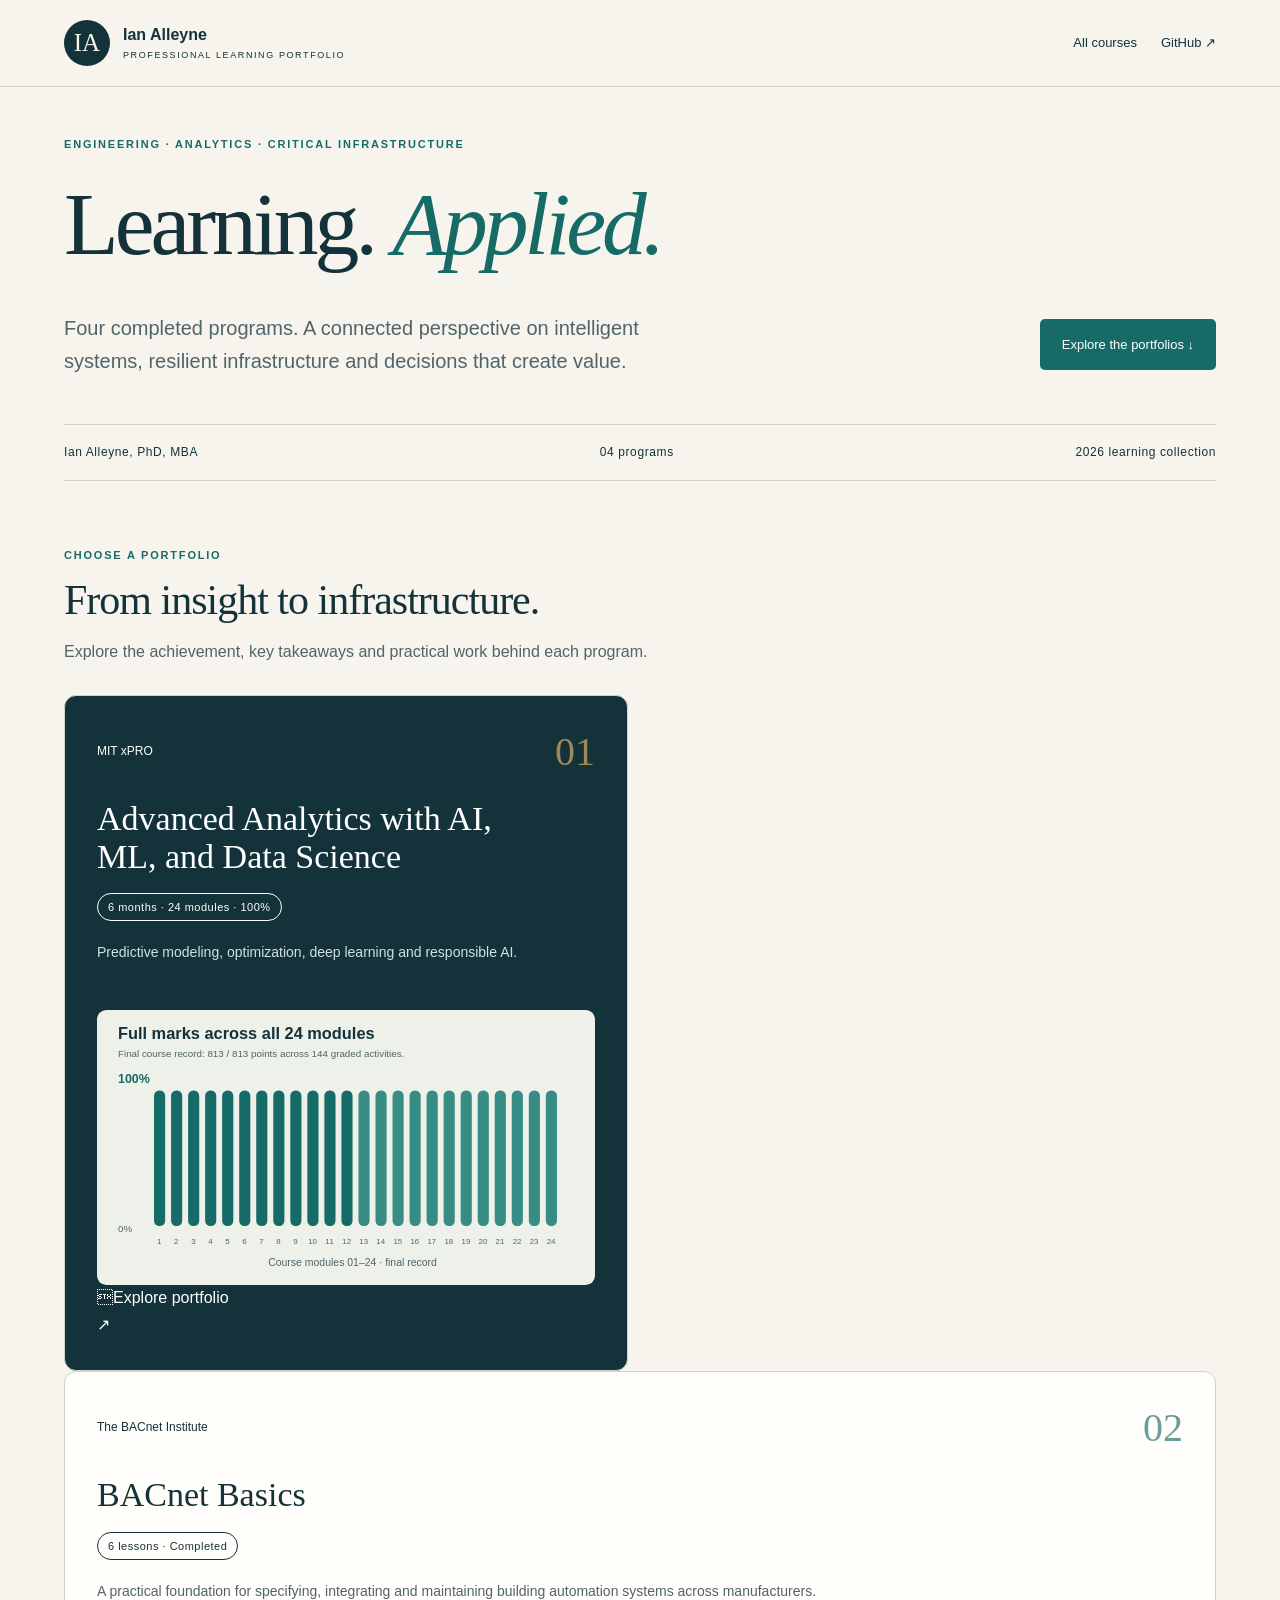
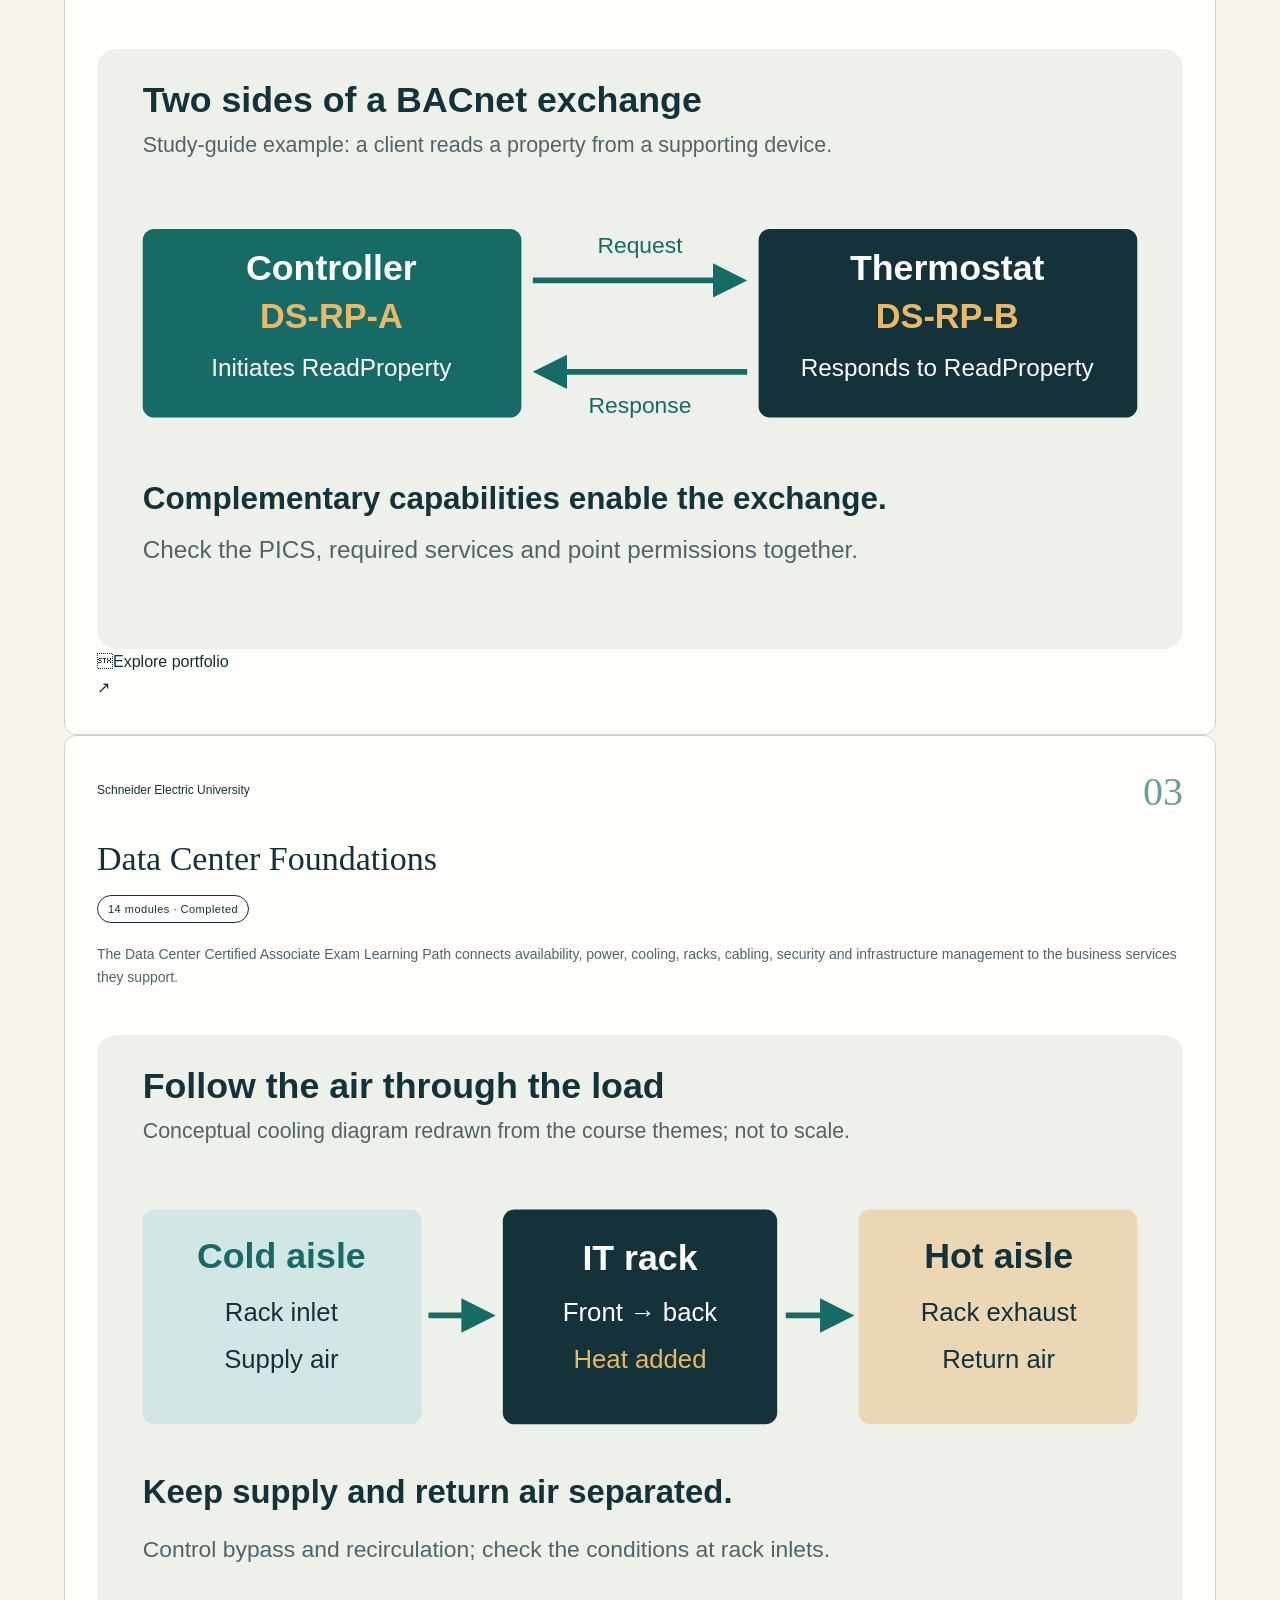
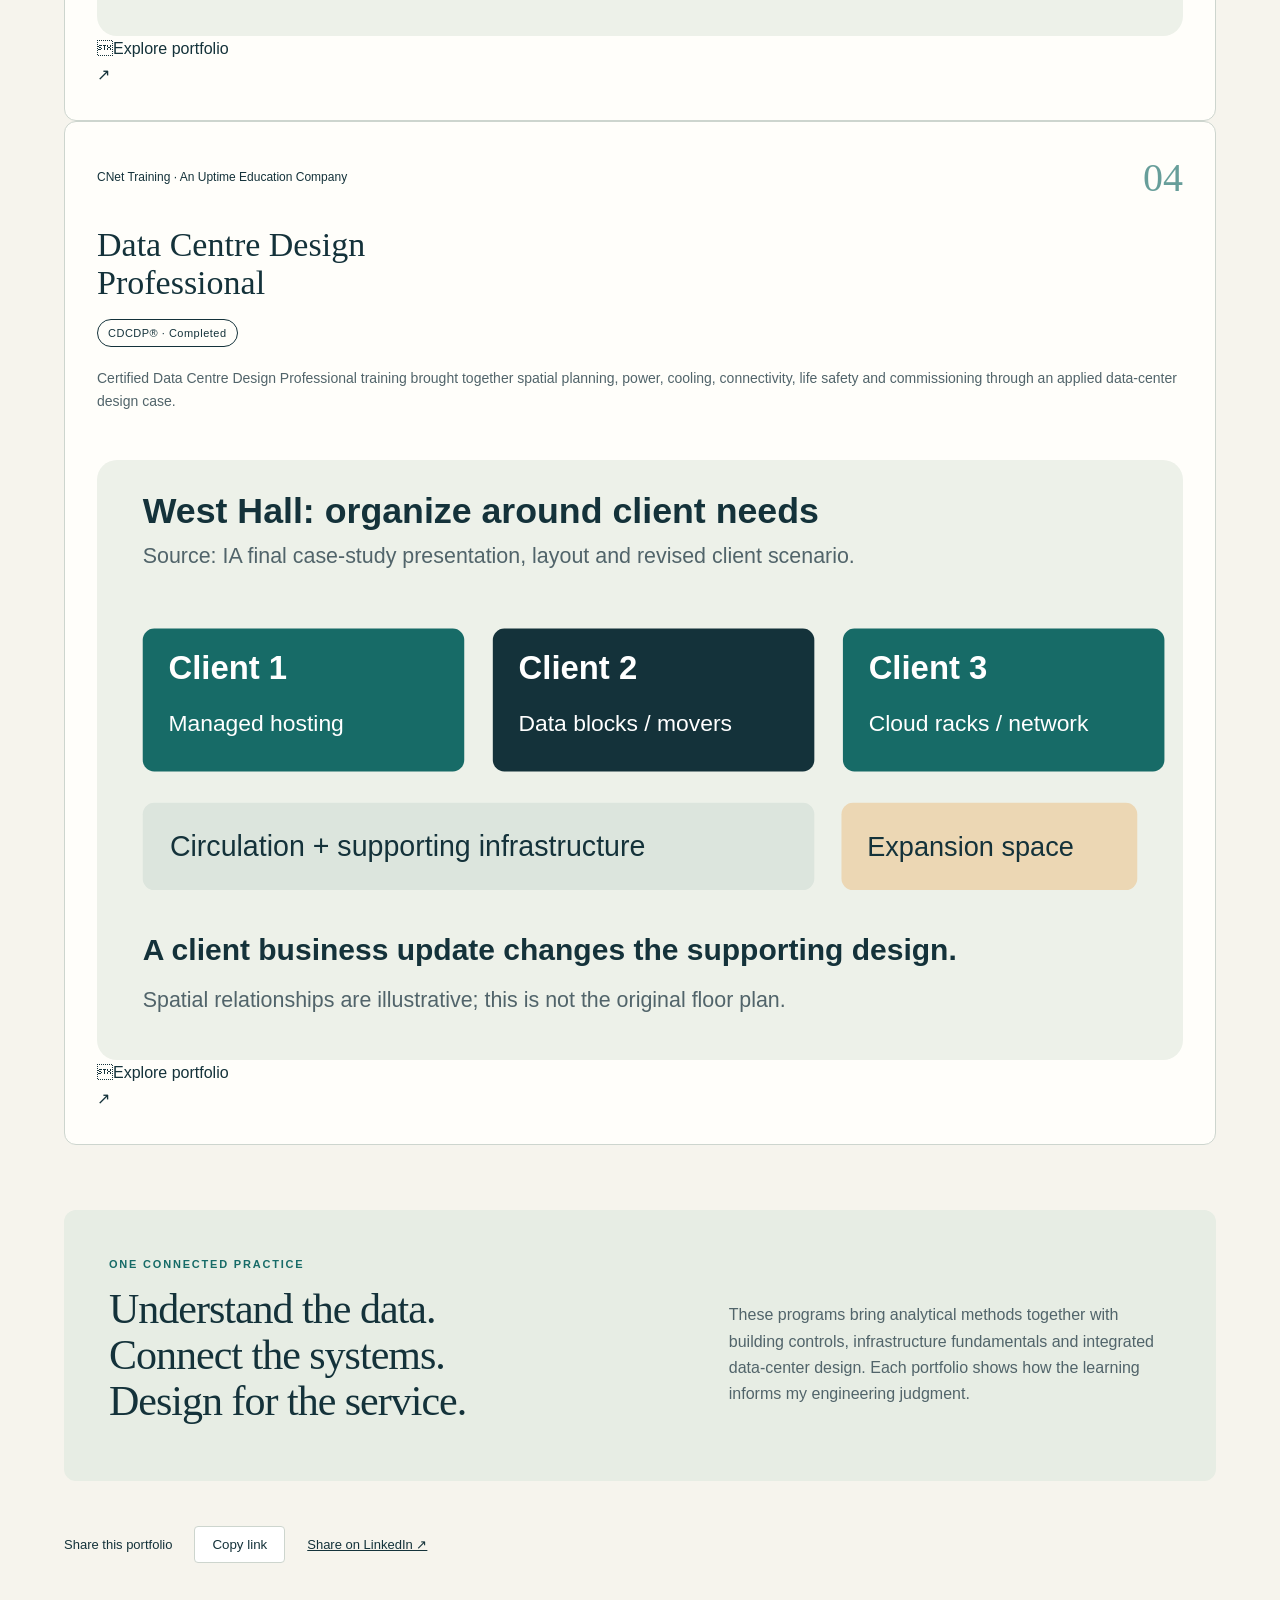
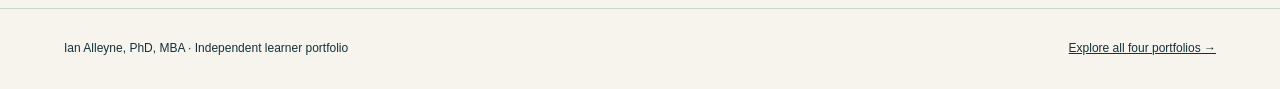
==== index.html @ a57951e6 "Publish four course portfolios with dedicated navigation and twelve source-based visuals" ====
<!doctype html><html lang="en"><head><meta charset="utf-8"><meta name="viewport" content="width=device-width,initial-scale=1"><title>Learning. Applied. | Ian Alleyne</title><meta name="description" content="Four completed programs in AI, building automation and data-center infrastructure. Explore Ian Alleyne’s learning, credentials and applied work."><link rel="canonical" href="https://iratt.github.io/portfolios/"><meta property="og:title" content="Learning. Applied. | Ian Alleyne"><meta property="og:description" content="Four completed programs in AI, building automation and data-center infrastructure. Explore Ian Alleyne’s learning, credentials and applied work."><meta property="og:url" content="https://iratt.github.io/portfolios/"><meta property="og:type" content="website"><meta name="twitter:card" content="summary"><link rel="icon" href="assets/favicon.svg"><link rel="stylesheet" href="assets/portfolio.css"><link rel="stylesheet" href="assets/visuals.css"></head><body><a class="skip" href="#main">Skip to content</a><header><a class="brand" href="./"><b class="mark">IA</b><span>Ian Alleyne<small>PROFESSIONAL LEARNING PORTFOLIO</small></span></a><nav aria-label="Main navigation"><a href="#courses">All courses</a><a href="https://github.com/IRATT/">GitHub ↗</a></nav></header><main id="main"><section class="hubhero"><span class="eyebrow">ENGINEERING · ANALYTICS · CRITICAL INFRASTRUCTURE</span><h1>Learning. <em>Applied.</em></h1><div class="herobottom"><p>Four completed programs. A connected perspective on intelligent systems, resilient infrastructure and decisions that create value.</p><a class="button" href="#courses">Explore the portfolios ↓</a></div><div class="ribbon"><span>Ian Alleyne, PhD, MBA</span><span>04 programs</span><span>2026 learning collection</span></div></section><section id="courses" class="section"><div class="sectionhead"><span class="eyebrow">CHOOSE A PORTFOLIO</span><h2>From insight to infrastructure.</h2><p>Explore the achievement, key takeaways and practical work behind each program.</p></div><div class="coursegrid"><a class="coursecard card-01" href="mit/"><div class="cardtop"><span>MIT xPRO</span><b>01</b></div><h3>Advanced Analytics with AI, ML, and Data Science</h3><span class="pill">6 months · 24 modules · 100%</span><p>Predictive modeling, optimization, deep learning and responsible AI.</p><img class="course-thumb" src="assets/visuals/mit-marks.svg" alt="Visual preview of this course portfolio" width="760" height="420" loading="lazy">Explore portfolio <span>↗</span></div></a><a class="coursecard card-02" href="bacnet/"><div class="cardtop"><span>The BACnet Institute</span><b>02</b></div><h3>BACnet Basics</h3><span class="pill">6 lessons · Completed</span><p>A practical foundation for specifying, integrating and maintaining building automation systems across manufacturers.</p><img class="course-thumb" src="assets/visuals/bacnet-pair.svg" alt="Visual preview of this course portfolio" width="760" height="420" loading="lazy">Explore portfolio <span>↗</span></div></a><a class="coursecard card-03" href="schneider/"><div class="cardtop"><span>Schneider Electric University</span><b>03</b></div><h3>Data Center Foundations</h3><span class="pill">14 modules · Completed</span><p>The Data Center Certified Associate Exam Learning Path connects availability, power, cooling, racks, cabling, security and infrastructure management to the business services they support.</p><img class="course-thumb" src="assets/visuals/schneider-airflow.svg" alt="Visual preview of this course portfolio" width="760" height="420" loading="lazy">Explore portfolio <span>↗</span></div></a><a class="coursecard card-04" href="cdcdp/"><div class="cardtop"><span>CNet Training · An Uptime Education Company</span><b>04</b></div><h3>Data Centre Design Professional</h3><span class="pill">CDCDP® · Completed</span><p>Certified Data Centre Design Professional training brought together spatial planning, power, cooling, connectivity, life safety and commissioning through an applied data-center design case.</p><img class="course-thumb" src="assets/visuals/cdcdp-zones.svg" alt="Visual preview of this course portfolio" width="760" height="420" loading="lazy">Explore portfolio <span>↗</span></div></a></div></section><section class="connection"><span class="eyebrow">ONE CONNECTED PRACTICE</span><h2>Understand the data.<br>Connect the systems.<br>Design for the service.</h2><p>These programs bring analytical methods together with building controls, infrastructure fundamentals and integrated data-center design. Each portfolio shows how the learning informs my engineering judgment.</p></section><div class="share"><span>Share this portfolio</span><button type="button" data-copy="https://iratt.github.io/portfolios/">Copy link</button><a href="https://www.linkedin.com/sharing/share-offsite/?url=https://iratt.github.io/portfolios/" target="_blank" rel="noopener">Share on LinkedIn ↗</a><span role="status" aria-live="polite"></span></div></main><footer><span>Ian Alleyne, PhD, MBA · Independent learner portfolio</span><a href="./">Explore all four portfolios →</a></footer><script src="assets/portfolio.js" defer></script></body></html>
---- assets/portfolio.css ----
:root{--ink:#14323a;--teal:#176b67;--paper:#f6f4ed;--line:#cdd5ce;--gold:#eab866}*{box-sizing:border-box}html{scroll-behavior:smooth;scroll-padding-top:110px}body{margin:0;color:var(--ink);background:var(--paper);font-family:Arial,sans-serif;line-height:1.65}a{color:inherit}header{position:sticky;top:0;background:#f6f4edf5;backdrop-filter:blur(12px);z-index:10;display:flex;align-items:center;justify-content:space-between;padding:20px max(5vw,calc((100vw - 1200px)/2));border-bottom:1px solid var(--line);gap:20px}.brand{display:flex;align-items:center;gap:13px;text-decoration:none;line-height:1.4;font-weight:600}.mark{background:var(--ink);color:var(--paper);border-radius:50%;width:46px;height:46px;display:grid;place-items:center;font:25px Georgia}.brand small{display:block;font-size:9px;letter-spacing:1.6px;margin-top:3px;font-weight:400}nav{display:flex;gap:24px;font-size:13px}nav a{text-decoration:none}a:hover{text-decoration:underline}a:focus-visible,button:focus-visible,summary:focus-visible{outline:3px solid #b46c16;outline-offset:5px}main{max-width:1200px;margin:auto}.hubhero{padding:76px 0 0}.eyebrow{display:block;font-size:11px;font-weight:bold;letter-spacing:1.8px;color:var(--teal);text-transform:uppercase}h1,h2,h3{font-family:Georgia,serif;font-weight:400;line-height:1.1;margin:0}h1{font-size:clamp(64px,9vw,116px);letter-spacing:-4px;margin:22px 0}h1 em{color:var(--teal);font-weight:400}p{color:#51646a;margin:16px 0}.herobottom{display:flex;align-items:center;justify-content:space-between;gap:50px}.herobottom p{max-width:610px;font-size:20px}.button{display:inline-block;background:var(--teal);color:white;padding:15px 22px;text-decoration:none;border-radius:5px;font-size:13px;white-space:nowrap}.ribbon{display:flex;justify-content:space-between;margin-top:48px;border-block:1px solid var(--line);padding:18px 0;font-size:12px;letter-spacing:.6px}.section{padding:65px 0}.sectionhead{max-width:650px;margin-bottom:30px}h2{font-size:42px;letter-spacing:-1px;margin:12px 0}.coursegrid{display:grid;grid-template-columns:1fr 1fr;gap:24px}.coursecard{display:flex;flex-direction:column;border:1px solid var(--line);border-radius:12px;padding:32px;text-decoration:none;background:#fffefa;transition:transform .2s,box-shadow .2s}.coursecard:hover{transform:translateY(-4px);box-shadow:0 12px 30px #14323a12;text-decoration:none}.card-01{background:var(--ink);color:white}.card-01 p{color:#d2e0df}.cardtop{display:flex;justify-content:space-between;align-items:center;font-size:12px;gap:15px}.cardtop b{font:40px Georgia;color:var(--teal);opacity:.65}.card-01 .cardtop b{color:var(--gold)}.coursecard h3{font-size:34px;max-width:440px;margin:25px 0 18px}.pill{font-size:11px;letter-spacing:.5px;width:fit-content;border:1px solid currentColor;padding:4px 10px;border-radius:20px}.coursecard p{font-size:14px;flex:1;margin:20px 0 26px}.cardlink{border-top:1px solid #a1b3ac60;padding-top:17px;font-size:13px;display:flex;justify-content:space-between}.cardlink span{font-size:20px}.connection{background:#e7ede4;border-radius:12px;padding:45px;display:grid;grid-template-columns:1.3fr 1fr;gap:0 45px}.connection .eyebrow{grid-column:1/-1}.connection p{align-self:center}.share{padding:45px 0;display:flex;gap:22px;align-items:center;flex-wrap:wrap;font-size:13px}.share button{background:white;border:1px solid var(--line);border-radius:4px;padding:10px 17px;color:var(--ink);cursor:pointer}.share [role=status]{color:var(--teal)}footer{border-top:1px solid var(--line);padding:30px 5vw;display:flex;justify-content:space-between;gap:25px;font-size:12px}.coursehero{padding:42px 0 20px}.back{display:block;font-size:13px;margin-bottom:40px}.herogrid{display:grid;grid-template-columns:1.4fr 1fr;gap:65px;align-items:center}.coursehero h1{font-size:58px;letter-spacing:-2px}.lede{font-size:23px;color:var(--ink)}.achievement{background:var(--ink);color:white;padding:32px;border-radius:12px}.achievement>span{font-size:12px;letter-spacing:1px}.achievement strong{display:block;font:54px Georgia;color:var(--gold);margin:22px 0}.achievement p{color:#d7e4e3;font-size:14px}.achievement a{display:inline-block;font-size:13px;margin-top:10px}.takeaways{display:grid;grid-template-columns:repeat(3,1fr);gap:34px}.takeaways article{border-top:2px solid var(--teal);padding-top:18px}.number{font-size:12px;color:var(--teal)}h3{font-size:29px;margin:14px 0}.takeaways p{font-size:15px}.work{border-top:1px solid var(--line)}.case{display:grid;grid-template-columns:1fr 1.6fr;gap:60px;border-top:1px solid var(--line);padding:32px 0}.case p{margin-top:0}.insight{border-left:3px solid var(--teal);padding-left:20px;color:var(--ink);font-family:Georgia;font-size:21px}details{border:1px solid var(--line);border-radius:8px;margin:16px 0;background:#fffefa}summary{padding:23px 26px;cursor:pointer;display:flex;justify-content:space-between;font-weight:600}summary small{display:block;font-weight:400;font-size:12px;color:#647577;margin-top:4px}.modulelist,.sourcebody{padding:0 35px 25px 48px}.modulelist{columns:2;column-gap:40px}.modulelist li{padding:8px;break-inside:avoid}.sourcebody{font-size:13px;overflow-wrap:anywhere}.sourcebody li{margin-bottom:12px}.skip{position:absolute;left:-9999px}.skip:focus{left:15px;top:10px;background:white;padding:10px;z-index:99}@media(max-width:1300px){main{margin:0 5vw}}@media(max-width:700px){header{padding:15px 5vw}nav{gap:14px;font-size:12px}.brand small{font-size:7px;letter-spacing:1px}.hubhero{padding-top:40px}h1{letter-spacing:-2px}.herobottom{display:block}.ribbon{gap:12px;font-size:10px;flex-wrap:wrap}.coursegrid,.connection,.herogrid,.case{grid-template-columns:1fr}.coursecard{padding:25px}.section{padding:40px 0}.coursehero h1{font-size:43px}.herogrid{gap:28px}.takeaways{grid-template-columns:1fr;gap:22px}.case{gap:12px}.modulelist{columns:1}.connection{padding:28px}h2{font-size:34px}footer{flex-direction:column}.share{gap:15px}.achievement strong{font-size:46px}}@media(prefers-reduced-motion:reduce){html{scroll-behavior:auto}.coursecard{transition:none}.coursecard:hover{transform:none}}

.hubhero{padding-top:48px}.hubhero h1{font-size:clamp(52px,7vw,92px)}.hubhero .ribbon{margin-top:30px}
---- assets/visuals.css ----
.visuals{padding:52px 0;border-top:1px solid #cdd5ce}.visuals>h2{font:38px Georgia,serif;margin:10px 0 26px}.visual-grid{display:grid;grid-template-columns:repeat(2,minmax(0,1fr));gap:24px}.visual-grid figure{margin:0;border:1px solid #cdd5ce;border-radius:12px;overflow:hidden;background:#fffefa}.visual-grid figure:first-child{grid-column:1/-1;display:grid;grid-template-columns:1.65fr 1fr;align-items:center}.visual-grid img{display:block;width:100%;height:auto}.visual-grid figcaption{padding:23px;font-size:14px;line-height:1.65;color:#51646a}.visual-grid figcaption strong{display:block;color:#14323a;font:25px Georgia,serif;margin-bottom:10px}.visual-grid a{display:block;font-size:12px;margin-top:12px;color:#176b67}.course-thumb{width:100%;height:auto;border-radius:7px;margin:20px 0 0}.visuals .eyebrow{font:700 11px Arial,sans-serif;letter-spacing:1.8px;color:#176b67}.visuals{scroll-margin-top:100px}@media(max-width:700px){.visual-grid,.visual-grid figure:first-child{display:block}.visual-grid figure{margin-bottom:22px}.visuals>h2{font-size:31px}}
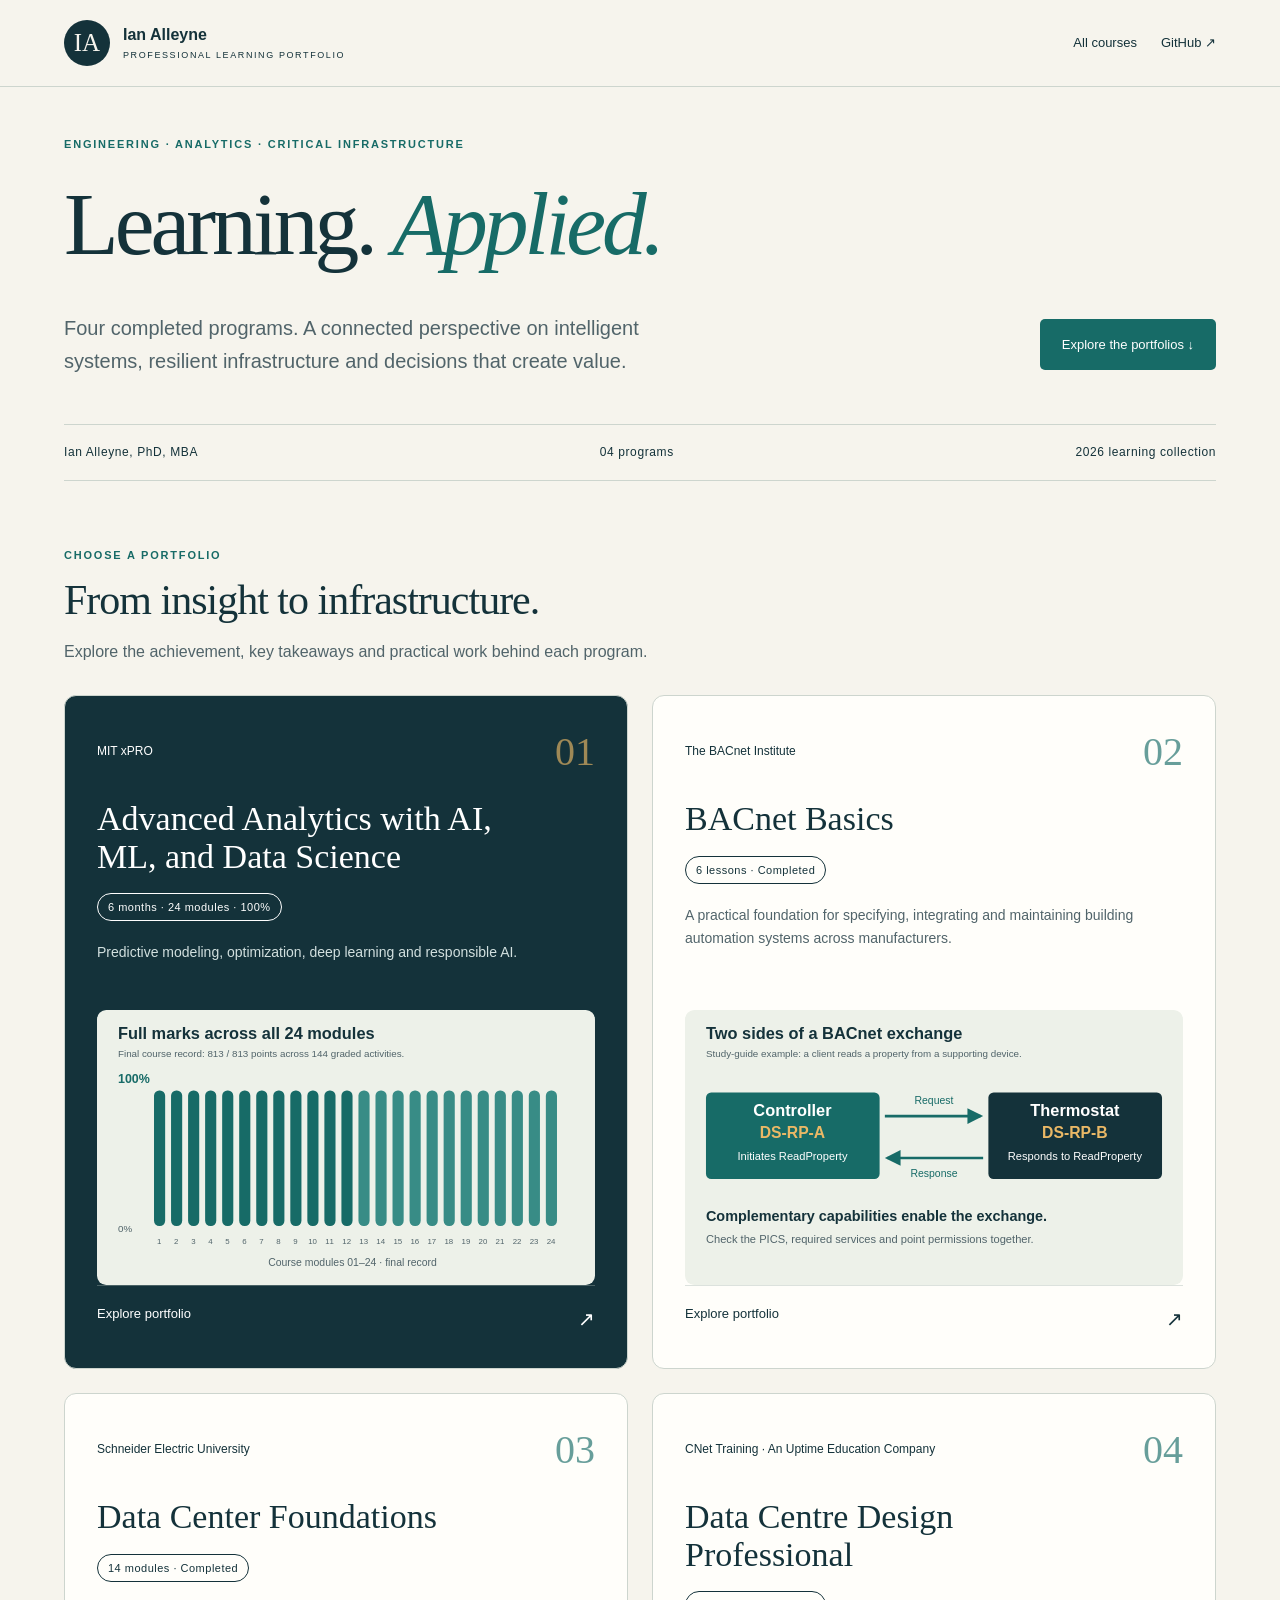
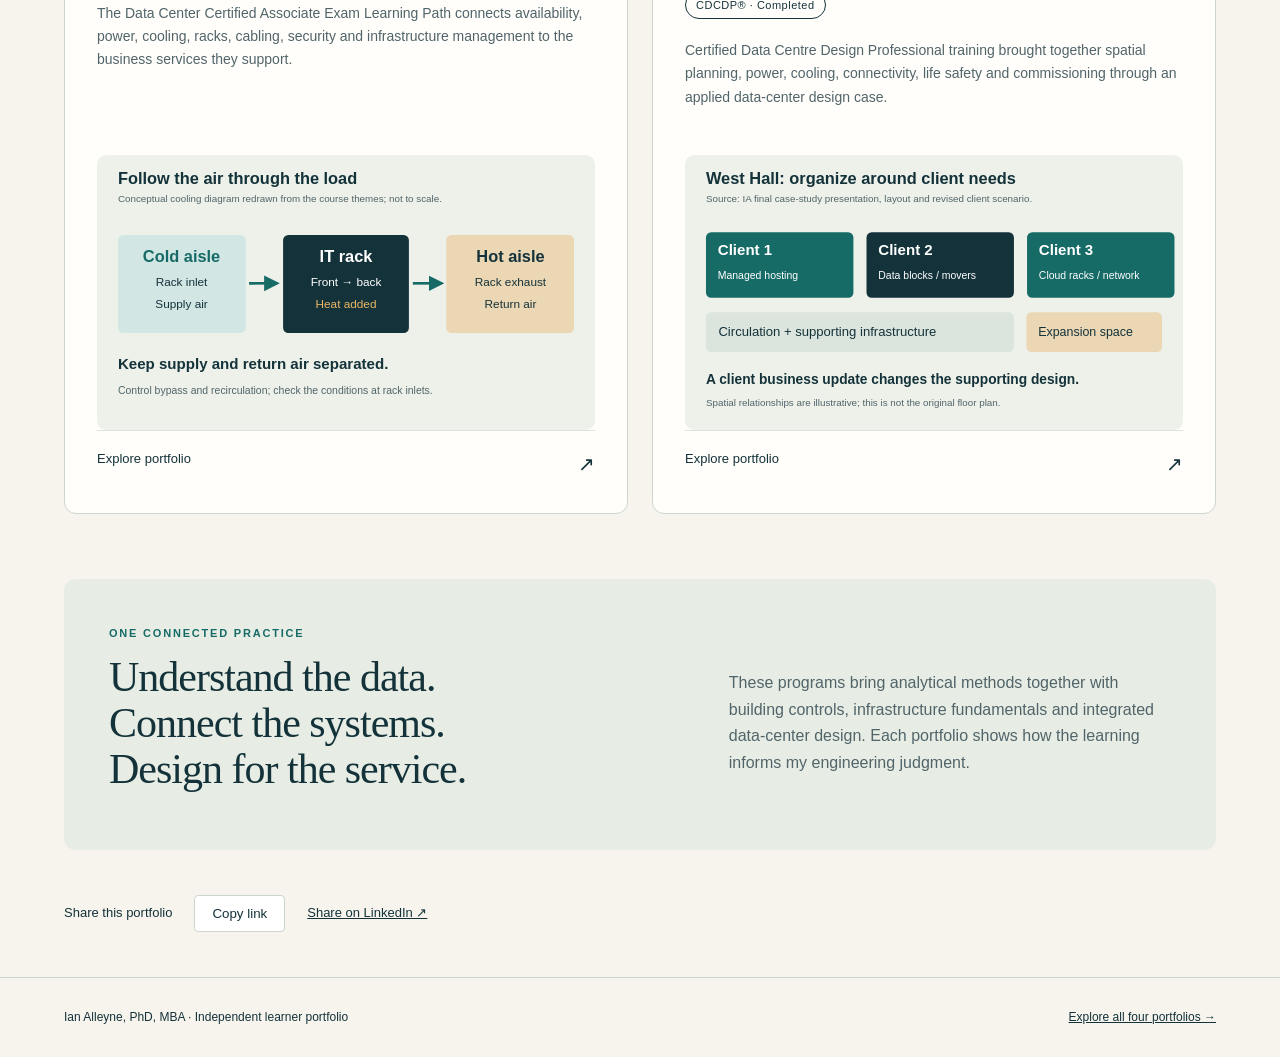
==== commit 10c1de40: "Correct portfolio card markup after responsive review" ====
--- a/index.html
+++ b/index.html
@@ -1 +1 @@
-<!doctype html><html lang="en"><head><meta charset="utf-8"><meta name="viewport" content="width=device-width,initial-scale=1"><title>Learning. Applied. | Ian Alleyne</title><meta name="description" content="Four completed programs in AI, building automation and data-center infrastructure. Explore Ian Alleyne’s learning, credentials and applied work."><link rel="canonical" href="https://iratt.github.io/portfolios/"><meta property="og:title" content="Learning. Applied. | Ian Alleyne"><meta property="og:description" content="Four completed programs in AI, building automation and data-center infrastructure. Explore Ian Alleyne’s learning, credentials and applied work."><meta property="og:url" content="https://iratt.github.io/portfolios/"><meta property="og:type" content="website"><meta name="twitter:card" content="summary"><link rel="icon" href="assets/favicon.svg"><link rel="stylesheet" href="assets/portfolio.css"><link rel="stylesheet" href="assets/visuals.css"></head><body><a class="skip" href="#main">Skip to content</a><header><a class="brand" href="./"><b class="mark">IA</b><span>Ian Alleyne<small>PROFESSIONAL LEARNING PORTFOLIO</small></span></a><nav aria-label="Main navigation"><a href="#courses">All courses</a><a href="https://github.com/IRATT/">GitHub ↗</a></nav></header><main id="main"><section class="hubhero"><span class="eyebrow">ENGINEERING · ANALYTICS · CRITICAL INFRASTRUCTURE</span><h1>Learning. <em>Applied.</em></h1><div class="herobottom"><p>Four completed programs. A connected perspective on intelligent systems, resilient infrastructure and decisions that create value.</p><a class="button" href="#courses">Explore the portfolios ↓</a></div><div class="ribbon"><span>Ian Alleyne, PhD, MBA</span><span>04 programs</span><span>2026 learning collection</span></div></section><section id="courses" class="section"><div class="sectionhead"><span class="eyebrow">CHOOSE A PORTFOLIO</span><h2>From insight to infrastructure.</h2><p>Explore the achievement, key takeaways and practical work behind each program.</p></div><div class="coursegrid"><a class="coursecard card-01" href="mit/"><div class="cardtop"><span>MIT xPRO</span><b>01</b></div><h3>Advanced Analytics with AI, ML, and Data Science</h3><span class="pill">6 months · 24 modules · 100%</span><p>Predictive modeling, optimization, deep learning and responsible AI.</p><img class="course-thumb" src="assets/visuals/mit-marks.svg" alt="Visual preview of this course portfolio" width="760" height="420" loading="lazy">Explore portfolio <span>↗</span></div></a><a class="coursecard card-02" href="bacnet/"><div class="cardtop"><span>The BACnet Institute</span><b>02</b></div><h3>BACnet Basics</h3><span class="pill">6 lessons · Completed</span><p>A practical foundation for specifying, integrating and maintaining building automation systems across manufacturers.</p><img class="course-thumb" src="assets/visuals/bacnet-pair.svg" alt="Visual preview of this course portfolio" width="760" height="420" loading="lazy">Explore portfolio <span>↗</span></div></a><a class="coursecard card-03" href="schneider/"><div class="cardtop"><span>Schneider Electric University</span><b>03</b></div><h3>Data Center Foundations</h3><span class="pill">14 modules · Completed</span><p>The Data Center Certified Associate Exam Learning Path connects availability, power, cooling, racks, cabling, security and infrastructure management to the business services they support.</p><img class="course-thumb" src="assets/visuals/schneider-airflow.svg" alt="Visual preview of this course portfolio" width="760" height="420" loading="lazy">Explore portfolio <span>↗</span></div></a><a class="coursecard card-04" href="cdcdp/"><div class="cardtop"><span>CNet Training · An Uptime Education Company</span><b>04</b></div><h3>Data Centre Design Professional</h3><span class="pill">CDCDP® · Completed</span><p>Certified Data Centre Design Professional training brought together spatial planning, power, cooling, connectivity, life safety and commissioning through an applied data-center design case.</p><img class="course-thumb" src="assets/visuals/cdcdp-zones.svg" alt="Visual preview of this course portfolio" width="760" height="420" loading="lazy">Explore portfolio <span>↗</span></div></a></div></section><section class="connection"><span class="eyebrow">ONE CONNECTED PRACTICE</span><h2>Understand the data.<br>Connect the systems.<br>Design for the service.</h2><p>These programs bring analytical methods together with building controls, infrastructure fundamentals and integrated data-center design. Each portfolio shows how the learning informs my engineering judgment.</p></section><div class="share"><span>Share this portfolio</span><button type="button" data-copy="https://iratt.github.io/portfolios/">Copy link</button><a href="https://www.linkedin.com/sharing/share-offsite/?url=https://iratt.github.io/portfolios/" target="_blank" rel="noopener">Share on LinkedIn ↗</a><span role="status" aria-live="polite"></span></div></main><footer><span>Ian Alleyne, PhD, MBA · Independent learner portfolio</span><a href="./">Explore all four portfolios →</a></footer><script src="assets/portfolio.js" defer></script></body></html>+<!doctype html><html lang="en"><head><meta charset="utf-8"><meta name="viewport" content="width=device-width,initial-scale=1"><title>Learning. Applied. | Ian Alleyne</title><meta name="description" content="Four completed programs in AI, building automation and data-center infrastructure. Explore Ian Alleyne’s learning, credentials and applied work."><link rel="canonical" href="https://iratt.github.io/portfolios/"><meta property="og:title" content="Learning. Applied. | Ian Alleyne"><meta property="og:description" content="Four completed programs in AI, building automation and data-center infrastructure. Explore Ian Alleyne’s learning, credentials and applied work."><meta property="og:url" content="https://iratt.github.io/portfolios/"><meta property="og:type" content="website"><meta name="twitter:card" content="summary"><link rel="icon" href="assets/favicon.svg"><link rel="stylesheet" href="assets/portfolio.css"><link rel="stylesheet" href="assets/visuals.css"></head><body><a class="skip" href="#main">Skip to content</a><header><a class="brand" href="./"><b class="mark">IA</b><span>Ian Alleyne<small>PROFESSIONAL LEARNING PORTFOLIO</small></span></a><nav aria-label="Main navigation"><a href="#courses">All courses</a><a href="https://github.com/IRATT/">GitHub ↗</a></nav></header><main id="main"><section class="hubhero"><span class="eyebrow">ENGINEERING · ANALYTICS · CRITICAL INFRASTRUCTURE</span><h1>Learning. <em>Applied.</em></h1><div class="herobottom"><p>Four completed programs. A connected perspective on intelligent systems, resilient infrastructure and decisions that create value.</p><a class="button" href="#courses">Explore the portfolios ↓</a></div><div class="ribbon"><span>Ian Alleyne, PhD, MBA</span><span>04 programs</span><span>2026 learning collection</span></div></section><section id="courses" class="section"><div class="sectionhead"><span class="eyebrow">CHOOSE A PORTFOLIO</span><h2>From insight to infrastructure.</h2><p>Explore the achievement, key takeaways and practical work behind each program.</p></div><div class="coursegrid"><a class="coursecard card-01" href="mit/"><div class="cardtop"><span>MIT xPRO</span><b>01</b></div><h3>Advanced Analytics with AI, ML, and Data Science</h3><span class="pill">6 months · 24 modules · 100%</span><p>Predictive modeling, optimization, deep learning and responsible AI.</p><img class="course-thumb" src="assets/visuals/mit-marks.svg" alt="Visual preview of this course portfolio" width="760" height="420" loading="lazy"><div class="cardlink">Explore portfolio <span>↗</span></div></a><a class="coursecard card-02" href="bacnet/"><div class="cardtop"><span>The BACnet Institute</span><b>02</b></div><h3>BACnet Basics</h3><span class="pill">6 lessons · Completed</span><p>A practical foundation for specifying, integrating and maintaining building automation systems across manufacturers.</p><img class="course-thumb" src="assets/visuals/bacnet-pair.svg" alt="Visual preview of this course portfolio" width="760" height="420" loading="lazy"><div class="cardlink">Explore portfolio <span>↗</span></div></a><a class="coursecard card-03" href="schneider/"><div class="cardtop"><span>Schneider Electric University</span><b>03</b></div><h3>Data Center Foundations</h3><span class="pill">14 modules · Completed</span><p>The Data Center Certified Associate Exam Learning Path connects availability, power, cooling, racks, cabling, security and infrastructure management to the business services they support.</p><img class="course-thumb" src="assets/visuals/schneider-airflow.svg" alt="Visual preview of this course portfolio" width="760" height="420" loading="lazy"><div class="cardlink">Explore portfolio <span>↗</span></div></a><a class="coursecard card-04" href="cdcdp/"><div class="cardtop"><span>CNet Training · An Uptime Education Company</span><b>04</b></div><h3>Data Centre Design Professional</h3><span class="pill">CDCDP® · Completed</span><p>Certified Data Centre Design Professional training brought together spatial planning, power, cooling, connectivity, life safety and commissioning through an applied data-center design case.</p><img class="course-thumb" src="assets/visuals/cdcdp-zones.svg" alt="Visual preview of this course portfolio" width="760" height="420" loading="lazy"><div class="cardlink">Explore portfolio <span>↗</span></div></a></div></section><section class="connection"><span class="eyebrow">ONE CONNECTED PRACTICE</span><h2>Understand the data.<br>Connect the systems.<br>Design for the service.</h2><p>These programs bring analytical methods together with building controls, infrastructure fundamentals and integrated data-center design. Each portfolio shows how the learning informs my engineering judgment.</p></section><div class="share"><span>Share this portfolio</span><button type="button" data-copy="https://iratt.github.io/portfolios/">Copy link</button><a href="https://www.linkedin.com/sharing/share-offsite/?url=https://iratt.github.io/portfolios/" target="_blank" rel="noopener">Share on LinkedIn ↗</a><span role="status" aria-live="polite"></span></div></main><footer><span>Ian Alleyne, PhD, MBA · Independent learner portfolio</span><a href="./">Explore all four portfolios →</a></footer><script src="assets/portfolio.js" defer></script></body></html>
